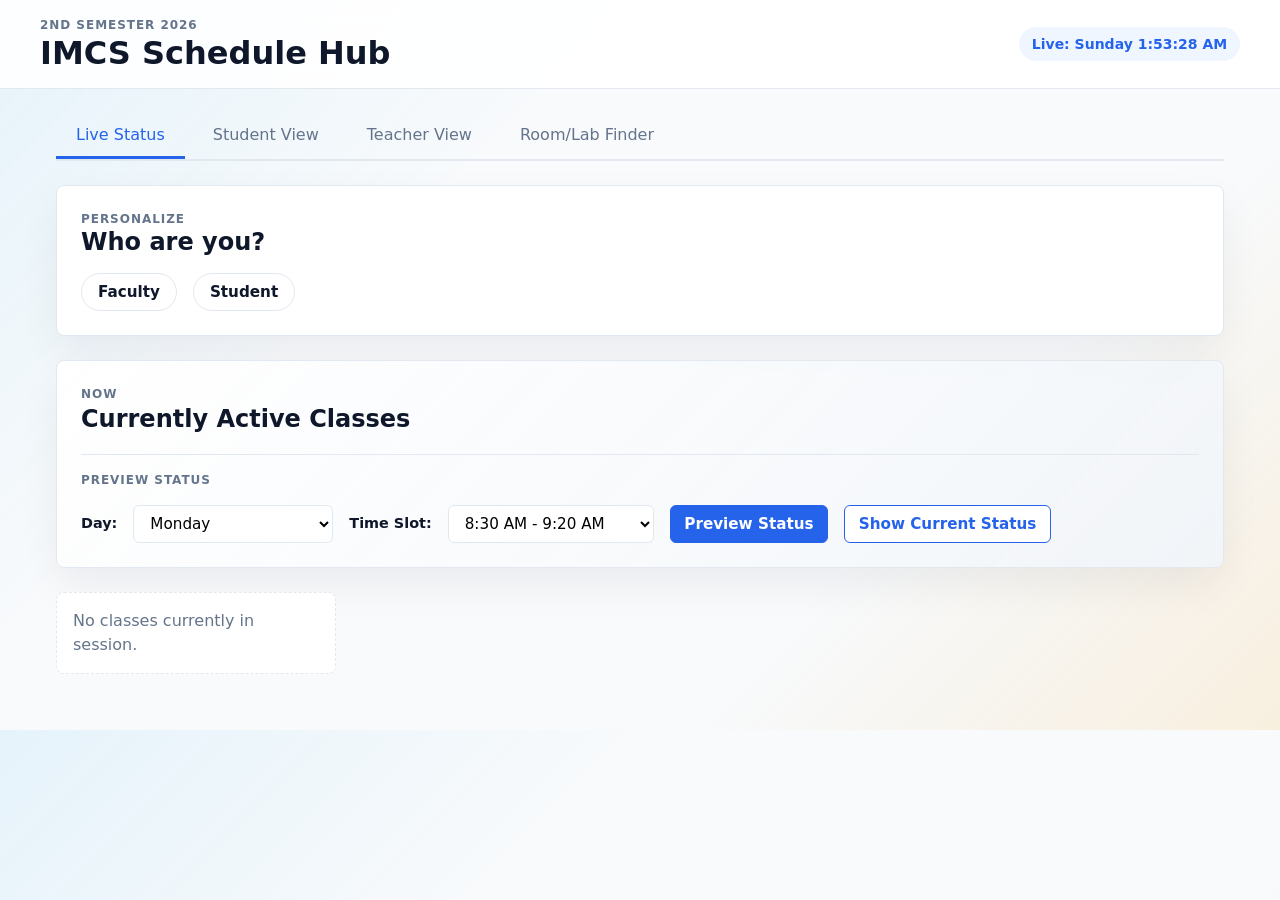
==== src/index.html @ 7a34e643 "feat: Add interactive timetable application with scheduling features - Implemented main application " ====
<!DOCTYPE html>
<html lang="en">

<head>
  <meta charset="UTF-8">
  <meta name="viewport" content="width=device-width, initial-scale=1.0">
  <title>IMCS Interactive Timetable</title>
  <link rel="stylesheet" href="styles.css">
</head>

<body>
  <header class="app-header">
    <div class="header-container">
      <div>
        <p class="eyebrow">2nd Semester 2026</p>
        <h1>IMCS Schedule Hub</h1>
      </div>
      <div id="live-time-badge" class="badge">Loading live time...</div>
    </div>
  </header>

  <main class="main-container">
    <nav class="tab-nav" aria-label="Timetable views">
      <button class="tab-btn active" type="button" data-tab="live-status">Live Status</button>
      <button class="tab-btn" type="button" data-tab="student-view">Student View</button>
      <button class="tab-btn" type="button" data-tab="teacher-view">Teacher View</button>
      <button class="tab-btn" type="button" data-tab="room-status">Room/Lab Finder</button>
    </nav>

    <section class="card profile-card" aria-labelledby="profile-heading">
      <div>
        <p class="eyebrow">Personalize</p>
        <h2 id="profile-heading">Who are you?</h2>
      </div>
      <div class="profile-actions" role="group" aria-label="Choose your role">
        <button id="profile-faculty-btn" class="role-btn" type="button">Faculty</button>
        <button id="profile-student-btn" class="role-btn" type="button">Student</button>
      </div>

      <div id="faculty-profile-panel" class="profile-panel hidden">
        <label for="profile-teacher-select">Your Name:</label>
        <select id="profile-teacher-select">
          <option value="">-- Select Faculty Member --</option>
        </select>
      </div>

      <div id="student-profile-panel" class="profile-panel hidden">
        <label for="profile-dept-select">Department:</label>
        <select id="profile-dept-select">
          <option value="Computer Science">Computer Science</option>
          <option value="Artificial Intelligence">Artificial Intelligence</option>
        </select>

        <label for="profile-class-select">Part:</label>
        <select id="profile-class-select">
          <option value="">-- Select Part --</option>
        </select>

        <div id="profile-section-field" class="filter-field">
          <label for="profile-section-select">Track:</label>
          <select id="profile-section-select">
            <option value="">-- Select Track --</option>
            <option value="PM">Pre-Medical Track (PM)</option>
            <option value="PE">Pre-Engineering Track (PE)</option>
          </select>
        </div>

        <button id="apply-student-profile-btn" class="action-btn" type="button">Show My Schedule</button>
      </div>
    </section>

    <section id="live-status" class="tab-content active">
      <div class="card intro-card">
        <div>
          <p class="eyebrow">Now</p>
          <h2>Currently Active Classes</h2>
        </div>
        <div class="simulation-panel">
          <p class="eyebrow">Preview Status</p>
          <div class="filter-group">
            <label for="simulation-day-select">Day:</label>
            <select id="simulation-day-select">
              <option value="Monday">Monday</option>
              <option value="Tuesday">Tuesday</option>
              <option value="Wednesday">Wednesday</option>
              <option value="Thursday">Thursday</option>
              <option value="Friday">Friday</option>
            </select>

            <label for="simulation-time-slot-select">Time Slot:</label>
            <select id="simulation-time-slot-select">
              <option value="8.30 To 9.20">8:30 AM - 9:20 AM</option>
              <option value="9.20 To 10.10">9:20 AM - 10:10 AM</option>
              <option value="10.10 To 11.00">10:10 AM - 11:00 AM</option>
              <option value="11.00 To 11.50">11:00 AM - 11:50 AM</option>
              <option value="11.50 To 12.40">11:50 AM - 12:40 PM</option>
              <option value="12.40 To 1.30">12:40 PM - 1:30 PM</option>
            </select>

            <button id="run-simulation-btn" class="action-btn" type="button">Preview Status</button>
            <button id="live-mode-btn" class="action-btn secondary" type="button">Show Current Status</button>
          </div>
        </div>
      </div>
      <div id="active-classes-list" class="grid-container"></div>
    </section>

    <section id="student-view" class="tab-content">
      <div class="card filter-card">
        <p class="eyebrow">Students</p>
        <h2>Filter Schedule by Class</h2>
        <div class="filter-group">
          <label for="dept-select">Department:</label>
          <select id="dept-select">
            <option value="Computer Science">Computer Science</option>
            <option value="Artificial Intelligence">Artificial Intelligence</option>
          </select>

          <label for="class-select">Select Program / Year:</label>
          <select id="class-select">
            <option value="">-- Select Class --</option>
          </select>

          <div id="section-field" class="filter-field">
            <label for="section-select">Track:</label>
            <select id="section-select">
              <option value="">-- Select Track --</option>
              <option value="PM">Pre-Medical Track (PM)</option>
              <option value="PE">Pre-Engineering Track (PE)</option>
            </select>
          </div>
        </div>
      </div>
      <div id="student-schedule-results" class="results-container"></div>
    </section>

    <section id="teacher-view" class="tab-content">
      <div class="card filter-card">
        <p class="eyebrow">Faculty</p>
        <h2>Teacher Workload & Timetable</h2>
        <div class="filter-group">
          <label for="teacher-select">Select Teacher:</label>
          <select id="teacher-select">
            <option value="">-- Select Faculty Member --</option>
          </select>
        </div>
      </div>
      <div id="teacher-schedule-results" class="results-container"></div>
    </section>

    <section id="room-status" class="tab-content">
      <div class="card filter-card">
        <p class="eyebrow">Rooms</p>
        <h2>Check Room & Lab Availability</h2>
        <div class="filter-group">
          <label for="day-select">Day:</label>
          <select id="day-select">
            <option value="Monday">Monday</option>
            <option value="Tuesday">Tuesday</option>
            <option value="Wednesday">Wednesday</option>
            <option value="Thursday">Thursday</option>
            <option value="Friday">Friday</option>
          </select>

          <label for="time-slot-select">Time Slot:</label>
          <select id="time-slot-select">
            <option value="8.30 To 9.20">8:30 AM - 9:20 AM</option>
            <option value="9.20 To 10.10">9:20 AM - 10:10 AM</option>
            <option value="10.10 To 11.00">10:10 AM - 11:00 AM</option>
            <option value="11.00 To 11.50">11:00 AM - 11:50 AM</option>
            <option value="11.50 To 12.40">11:50 AM - 12:40 PM</option>
            <option value="12.40 To 1.30">12:40 PM - 1:30 PM</option>
          </select>
        </div>
      </div>
      <div id="room-status-results" class="grid-container"></div>
    </section>
  </main>

  <script type="module" src="app.js"></script>
</body>

</html>
---- src/styles.css ----
:root {
  --primary: #2563eb;
  --primary-hover: #1d4ed8;
  --bg-color: #f8fafc;
  --card-bg: #ffffff;
  --surface: #f1f5f9;
  --text-main: #0f172a;
  --text-muted: #64748b;
  --border-color: #e2e8f0;
  --success: #16a34a;
  --danger: #dc2626;
  --cs-bg: #e0f2fe;
  --cs-text: #075985;
  --cs-border: #7dd3fc;
  --ai-bg: #fef3c7;
  --ai-text: #92400e;
  --ai-border: #fbbf24;
  --radius: 8px;
}

* {
  box-sizing: border-box;
  margin: 0;
  padding: 0;
  font-family: system-ui, -apple-system, BlinkMacSystemFont, "Segoe UI", Roboto, sans-serif;
}

body {
  background:
    linear-gradient(135deg, rgba(14, 165, 233, 0.08), transparent 32%),
    linear-gradient(315deg, rgba(245, 158, 11, 0.12), transparent 30%),
    var(--bg-color);
  color: var(--text-main);
  line-height: 1.5;
  padding-bottom: 2rem;
}

.app-header {
  background-color: rgba(255, 255, 255, 0.88);
  border-bottom: 1px solid var(--border-color);
  padding: 1rem 2rem;
  position: sticky;
  top: 0;
  z-index: 5;
  backdrop-filter: blur(12px);
}

.header-container {
  max-width: 1200px;
  margin: 0 auto;
  display: flex;
  justify-content: space-between;
  align-items: center;
  gap: 1rem;
}

h1,
h2,
h3 {
  letter-spacing: 0;
  line-height: 1.2;
}

.eyebrow {
  color: var(--text-muted);
  font-size: 0.75rem;
  font-weight: 800;
  letter-spacing: 0.08em;
  text-transform: uppercase;
}

.badge {
  background-color: #eff6ff;
  color: var(--primary);
  padding: 0.4rem 0.8rem;
  border-radius: 20px;
  font-size: 0.875rem;
  font-weight: 600;
}

.department-badge {
  display: inline-flex;
  align-items: center;
  width: fit-content;
  border: 1px solid transparent;
  border-radius: 999px;
  padding: 0.2rem 0.55rem;
  font-size: 0.75rem;
  font-weight: 700;
  line-height: 1.2;
  white-space: nowrap;
}

.department-badge.cs {
  background-color: var(--cs-bg);
  border-color: var(--cs-border);
  color: var(--cs-text);
}

.department-badge.ai {
  background-color: var(--ai-bg);
  border-color: var(--ai-border);
  color: var(--ai-text);
}

.class-type-badge {
  display: inline-flex;
  align-items: center;
  width: fit-content;
  border: 1px solid #c084fc;
  border-radius: 999px;
  background-color: #f3e8ff;
  color: #6b21a8;
  padding: 0.18rem 0.5rem;
  font-size: 0.72rem;
  font-weight: 800;
  line-height: 1.2;
  white-space: nowrap;
}

.main-container {
  max-width: 1200px;
  margin: 1.5rem auto;
  padding: 0 1rem;
}

/* Tabs */
.tab-nav {
  display: flex;
  gap: 0.5rem;
  overflow-x: auto;
  border-bottom: 2px solid var(--border-color);
  margin-bottom: 1.5rem;
}

.tab-btn {
  background: none;
  border: none;
  padding: 0.75rem 1.25rem;
  font-size: 1rem;
  font-weight: 500;
  color: var(--text-muted);
  cursor: pointer;
  border-bottom: 3px solid transparent;
  transition: all 0.2s ease;
}

.tab-btn:hover {
  color: var(--primary);
}

.tab-btn.active {
  color: var(--primary);
  border-bottom-color: var(--primary);
}

/* Tab Panels */
.tab-content {
  display: none;
}

.tab-content.active {
  display: block;
}

/* Cards & Layout */
.card {
  background-color: var(--card-bg);
  border: 1px solid var(--border-color);
  border-radius: var(--radius);
  padding: 1.5rem;
  margin-bottom: 1.5rem;
  box-shadow: 0 18px 40px rgba(15, 23, 42, 0.06);
}

.profile-card {
  display: grid;
  gap: 1rem;
}

.profile-actions,
.profile-panel {
  display: flex;
  flex-wrap: wrap;
  gap: 1rem;
  align-items: center;
}

.role-btn {
  border: 1px solid var(--border-color);
  border-radius: 999px;
  background-color: var(--card-bg);
  color: var(--text-main);
  cursor: pointer;
  font-size: 0.95rem;
  font-weight: 800;
  padding: 0.55rem 1rem;
}

.role-btn.active,
.role-btn:hover {
  border-color: var(--primary);
  background-color: #eff6ff;
  color: var(--primary);
}

.intro-card,
.filter-card {
  background:
    linear-gradient(135deg, rgba(255, 255, 255, 0.98), rgba(241, 245, 249, 0.92));
}

.intro-card {
  display: grid;
  gap: 1.25rem;
}

.simulation-panel {
  border-top: 1px solid var(--border-color);
  padding-top: 1rem;
}

.filter-card h2,
.intro-card h2 {
  margin-top: 0.15rem;
}

.filter-group {
  display: flex;
  flex-wrap: wrap;
  gap: 1rem;
  align-items: center;
  margin-top: 1rem;
}

.filter-field {
  display: flex;
  align-items: center;
  gap: 1rem;
}

.hidden {
  display: none !important;
}

label {
  font-weight: 600;
  font-size: 0.9rem;
}

select {
  padding: 0.5rem 0.75rem;
  border: 1px solid var(--border-color);
  border-radius: 6px;
  background-color: var(--card-bg);
  font-size: 0.95rem;
  min-width: 200px;
}

.action-btn {
  border: 1px solid var(--primary);
  border-radius: 6px;
  background-color: var(--primary);
  color: #ffffff;
  cursor: pointer;
  font-size: 0.95rem;
  font-weight: 700;
  min-height: 2.35rem;
  padding: 0.5rem 0.85rem;
}

.action-btn:hover {
  background-color: var(--primary-hover);
}

.action-btn.secondary {
  background-color: var(--card-bg);
  color: var(--primary);
}

.action-btn.secondary:hover {
  background-color: #eff6ff;
}

.results-container {
  overflow-x: auto;
}

.results-container>p,
.grid-container>p {
  color: var(--text-muted);
  background-color: var(--card-bg);
  border: 1px dashed var(--border-color);
  border-radius: var(--radius);
  padding: 1rem;
}

table {
  border: 0;
  border-collapse: collapse;
  min-width: 720px;
  width: 100%;
}

th,
td {
  border-bottom: 1px solid var(--border-color);
  padding: 0.75rem;
  text-align: left;
  vertical-align: top;
}

th {
  background-color: var(--surface);
  color: var(--text-muted);
  font-size: 0.78rem;
  text-transform: uppercase;
}

tr:last-child td {
  border-bottom: 0;
}

.grid-container {
  display: grid;
  grid-template-columns: repeat(auto-fill, minmax(260px, 1fr));
  gap: 1rem;
}

.status-card {
  padding: 1rem;
  border-radius: var(--radius);
  border: 1px solid var(--border-color);
  background-color: var(--card-bg);
  box-shadow: 0 12px 28px rgba(15, 23, 42, 0.05);
}

.status-card h3 {
  margin-bottom: 0.5rem;
}

.status-card p+p {
  margin-top: 0.25rem;
}

.status-card.free {
  border-left: 5px solid var(--success);
}

.status-card.occupied {
  border-left: 5px solid var(--danger);
}

.status-tag {
  display: inline-block;
  font-size: 0.75rem;
  font-weight: bold;
  padding: 0.2rem 0.5rem;
  border-radius: 4px;
  text-transform: uppercase;
  margin-top: 0.5rem;
}

.status-card.free .status-tag {
  background-color: #dcfce7;
  color: var(--success);
}

.status-card.occupied .status-tag {
  background-color: #fee2e2;
  color: var(--danger);
}

@media (max-width: 720px) {
  .app-header {
    padding: 1rem;
  }

  .header-container {
    align-items: flex-start;
    flex-direction: column;
  }

  .tab-btn {
    flex: 0 0 auto;
    padding: 0.75rem 0.9rem;
  }

  .filter-group {
    align-items: stretch;
    flex-direction: column;
  }

  .profile-actions,
  .profile-panel {
    align-items: stretch;
    flex-direction: column;
  }

  .filter-field {
    align-items: stretch;
    flex-direction: column;
    gap: 0.4rem;
  }

  select {
    min-width: 0;
    width: 100%;
  }

  .action-btn {
    width: 100%;
  }
}
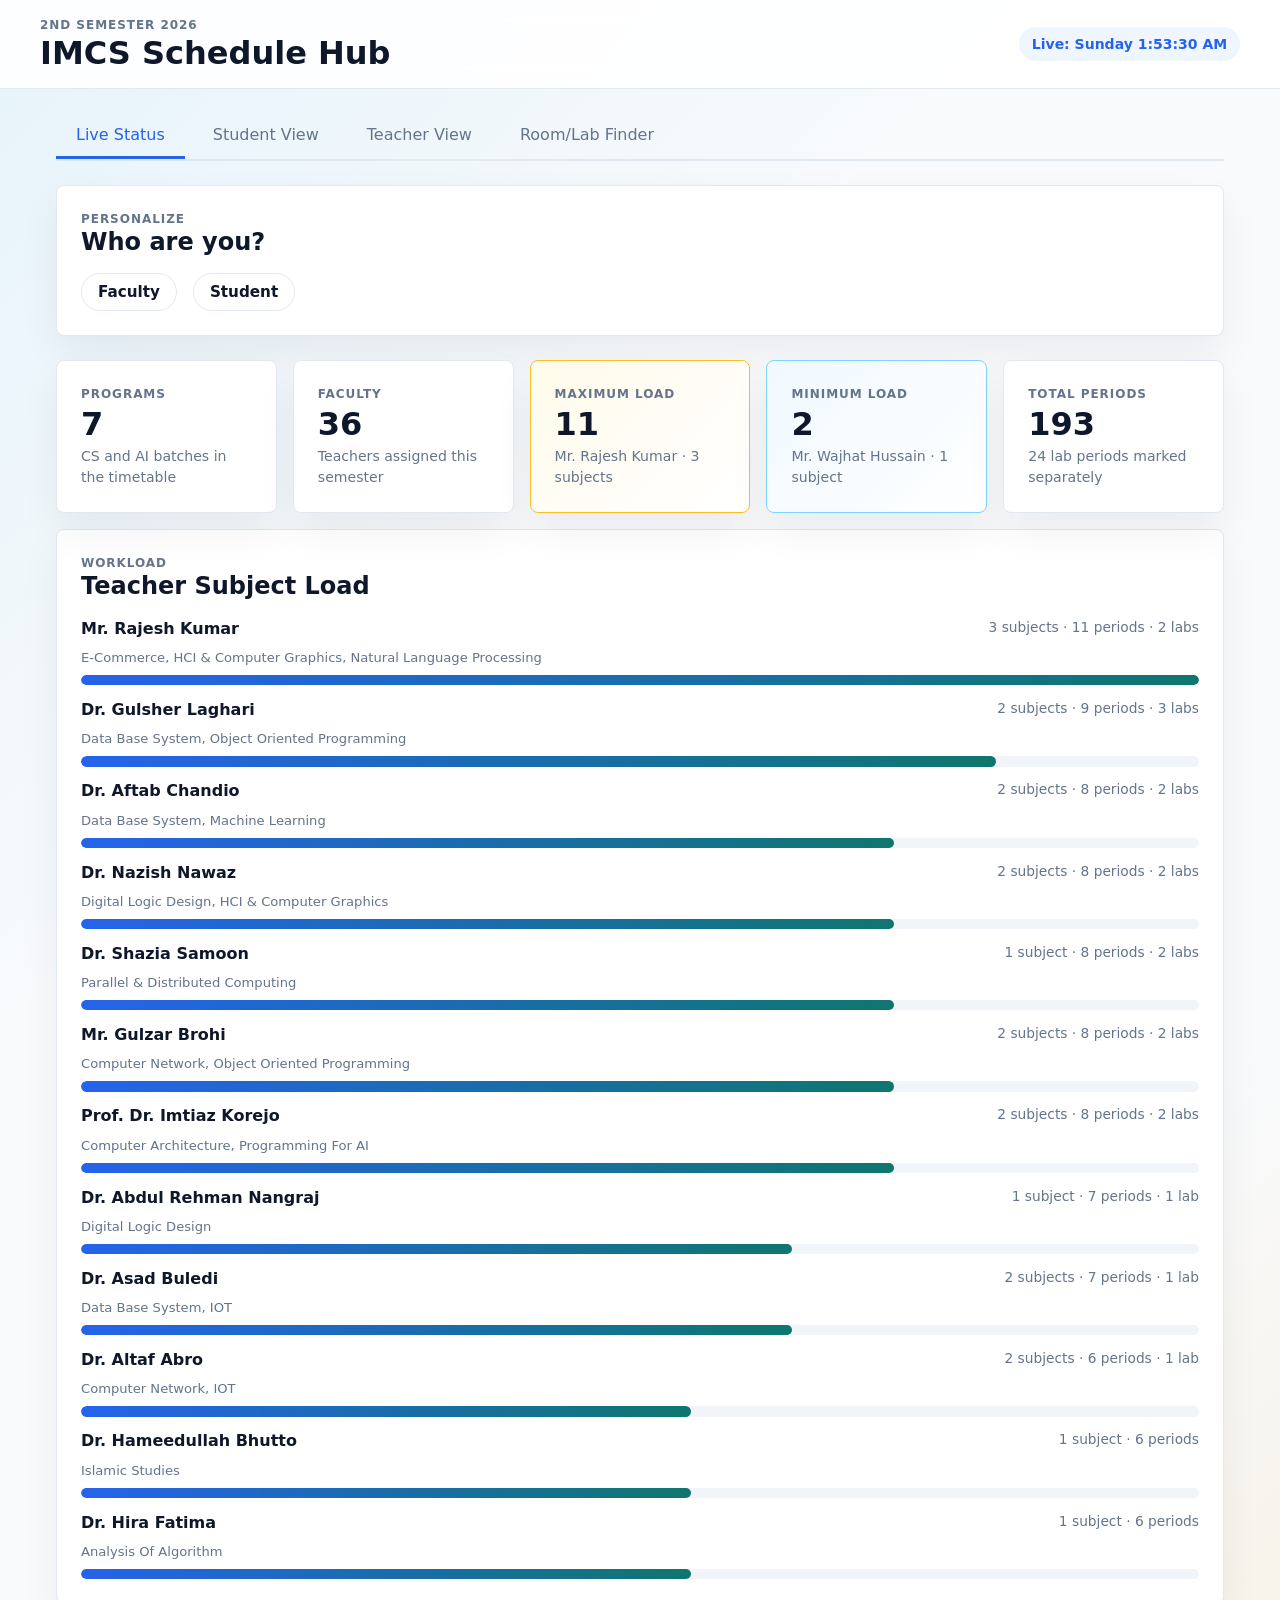
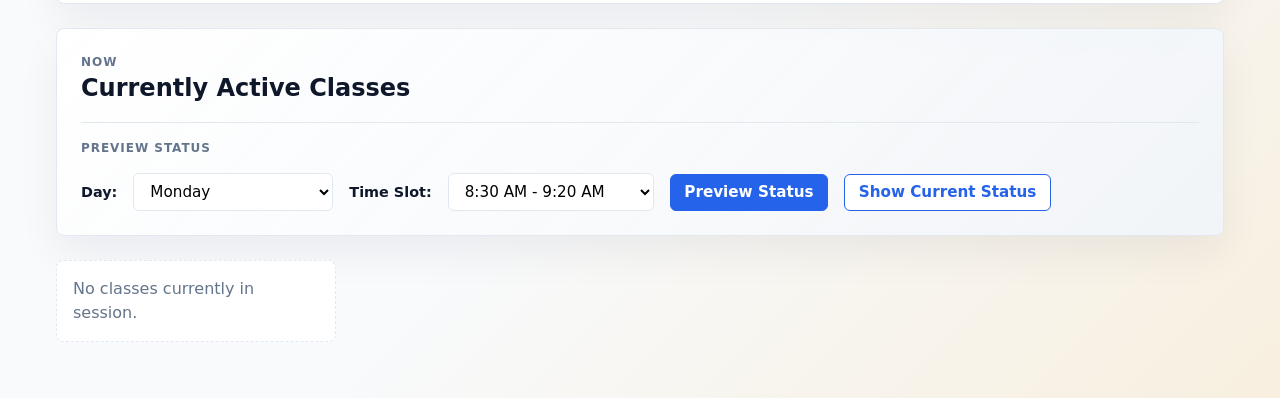
==== commit 7bde3f2c: "fix: normalize dashboard workload data" ====
--- a/src/index.html
+++ b/src/index.html
@@ -70,6 +70,15 @@
     </section>
 
     <section id="live-status" class="tab-content active">
+      <div id="dashboard-summary" class="dashboard-grid"></div>
+      <div class="card dashboard-card">
+        <div>
+          <p class="eyebrow">Workload</p>
+          <h2>Teacher Subject Load</h2>
+        </div>
+        <div id="teacher-workload-chart" class="workload-chart"></div>
+      </div>
+
       <div class="card intro-card">
         <div>
           <p class="eyebrow">Now</p>
--- a/src/styles.css
+++ b/src/styles.css
@@ -173,6 +173,85 @@
   box-shadow: 0 18px 40px rgba(15, 23, 42, 0.06);
 }
 
+.dashboard-grid {
+  display: grid;
+  grid-template-columns: repeat(auto-fit, minmax(190px, 1fr));
+  gap: 1rem;
+  margin-bottom: 1rem;
+}
+
+.dashboard-stat {
+  display: grid;
+  gap: 0.35rem;
+  margin-bottom: 0;
+}
+
+.dashboard-stat strong {
+  font-size: 2rem;
+  line-height: 1;
+}
+
+.dashboard-stat span {
+  color: var(--text-muted);
+  font-size: 0.88rem;
+}
+
+.dashboard-stat.highlight {
+  border-color: var(--ai-border);
+  background: linear-gradient(135deg, #fffbeb, #ffffff);
+}
+
+.dashboard-stat.calm {
+  border-color: var(--cs-border);
+  background: linear-gradient(135deg, #f0f9ff, #ffffff);
+}
+
+.dashboard-card {
+  display: grid;
+  gap: 1rem;
+}
+
+.workload-chart {
+  display: grid;
+  gap: 0.8rem;
+}
+
+.workload-row {
+  display: grid;
+  gap: 0.45rem;
+}
+
+.workload-meta {
+  display: flex;
+  justify-content: space-between;
+  gap: 1rem;
+}
+
+.workload-meta span {
+  color: var(--text-muted);
+  font-size: 0.86rem;
+  text-align: right;
+}
+
+.workload-subjects {
+  color: var(--text-muted);
+  font-size: 0.82rem;
+}
+
+.workload-track {
+  overflow: hidden;
+  height: 0.65rem;
+  border-radius: 999px;
+  background-color: var(--surface);
+}
+
+.workload-track span {
+  display: block;
+  height: 100%;
+  border-radius: inherit;
+  background: linear-gradient(90deg, var(--primary), #0f766e);
+}
+
 .profile-card {
   display: grid;
   gap: 1rem;
@@ -397,6 +476,15 @@
     flex-direction: column;
   }
 
+  .workload-meta {
+    flex-direction: column;
+    gap: 0.2rem;
+  }
+
+  .workload-meta span {
+    text-align: left;
+  }
+
   .filter-field {
     align-items: stretch;
     flex-direction: column;
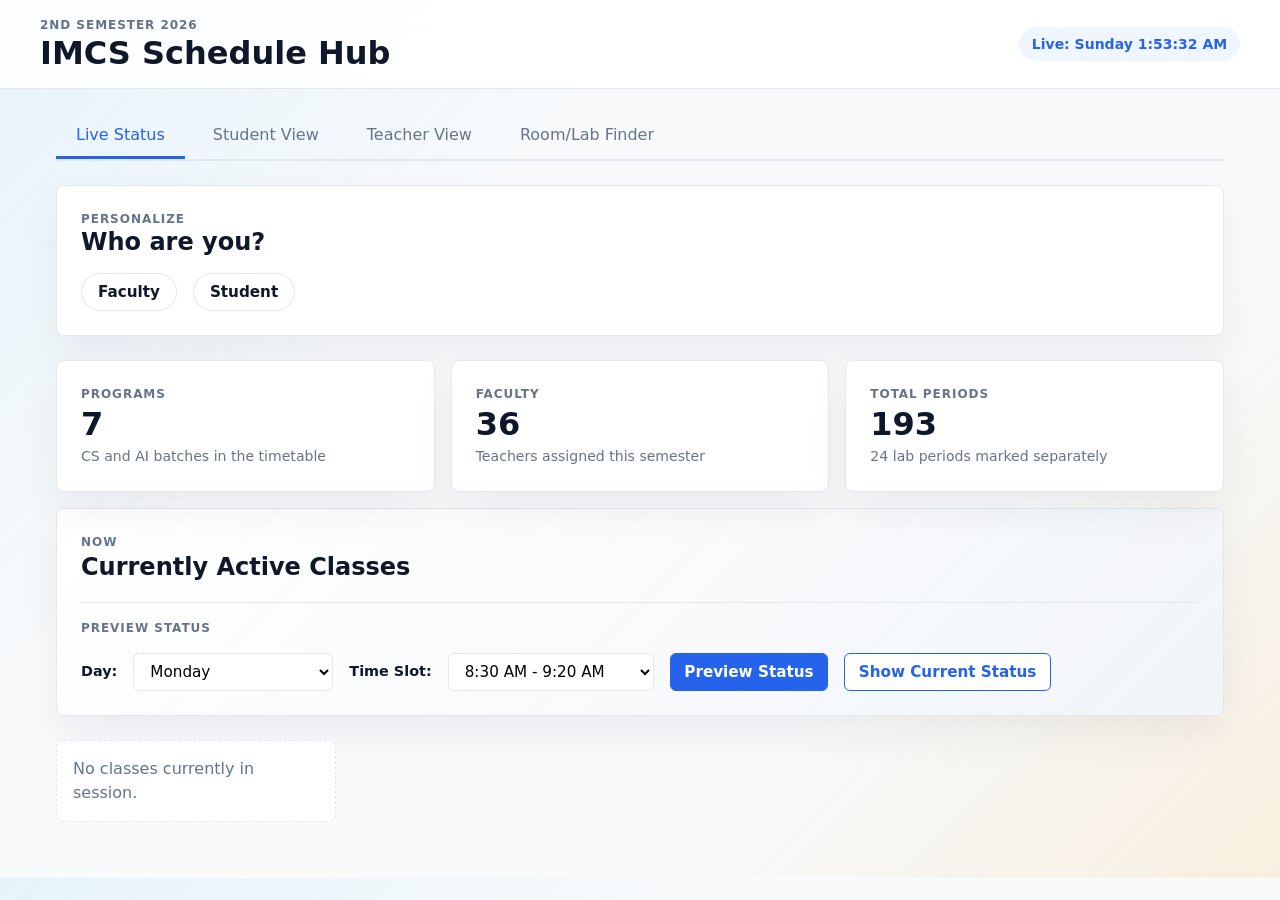
==== commit 2c488161: "style: simplify dashboard summaries" ====
--- a/src/index.html
+++ b/src/index.html
@@ -71,13 +71,6 @@
 
     <section id="live-status" class="tab-content active">
       <div id="dashboard-summary" class="dashboard-grid"></div>
-      <div class="card dashboard-card">
-        <div>
-          <p class="eyebrow">Workload</p>
-          <h2>Teacher Subject Load</h2>
-        </div>
-        <div id="teacher-workload-chart" class="workload-chart"></div>
-      </div>
 
       <div class="card intro-card">
         <div>
--- a/src/styles.css
+++ b/src/styles.css
@@ -206,52 +206,6 @@
   background: linear-gradient(135deg, #f0f9ff, #ffffff);
 }
 
-.dashboard-card {
-  display: grid;
-  gap: 1rem;
-}
-
-.workload-chart {
-  display: grid;
-  gap: 0.8rem;
-}
-
-.workload-row {
-  display: grid;
-  gap: 0.45rem;
-}
-
-.workload-meta {
-  display: flex;
-  justify-content: space-between;
-  gap: 1rem;
-}
-
-.workload-meta span {
-  color: var(--text-muted);
-  font-size: 0.86rem;
-  text-align: right;
-}
-
-.workload-subjects {
-  color: var(--text-muted);
-  font-size: 0.82rem;
-}
-
-.workload-track {
-  overflow: hidden;
-  height: 0.65rem;
-  border-radius: 999px;
-  background-color: var(--surface);
-}
-
-.workload-track span {
-  display: block;
-  height: 100%;
-  border-radius: inherit;
-  background: linear-gradient(90deg, var(--primary), #0f766e);
-}
-
 .profile-card {
   display: grid;
   gap: 1rem;
@@ -476,15 +430,6 @@
     flex-direction: column;
   }
 
-  .workload-meta {
-    flex-direction: column;
-    gap: 0.2rem;
-  }
-
-  .workload-meta span {
-    text-align: left;
-  }
-
   .filter-field {
     align-items: stretch;
     flex-direction: column;
